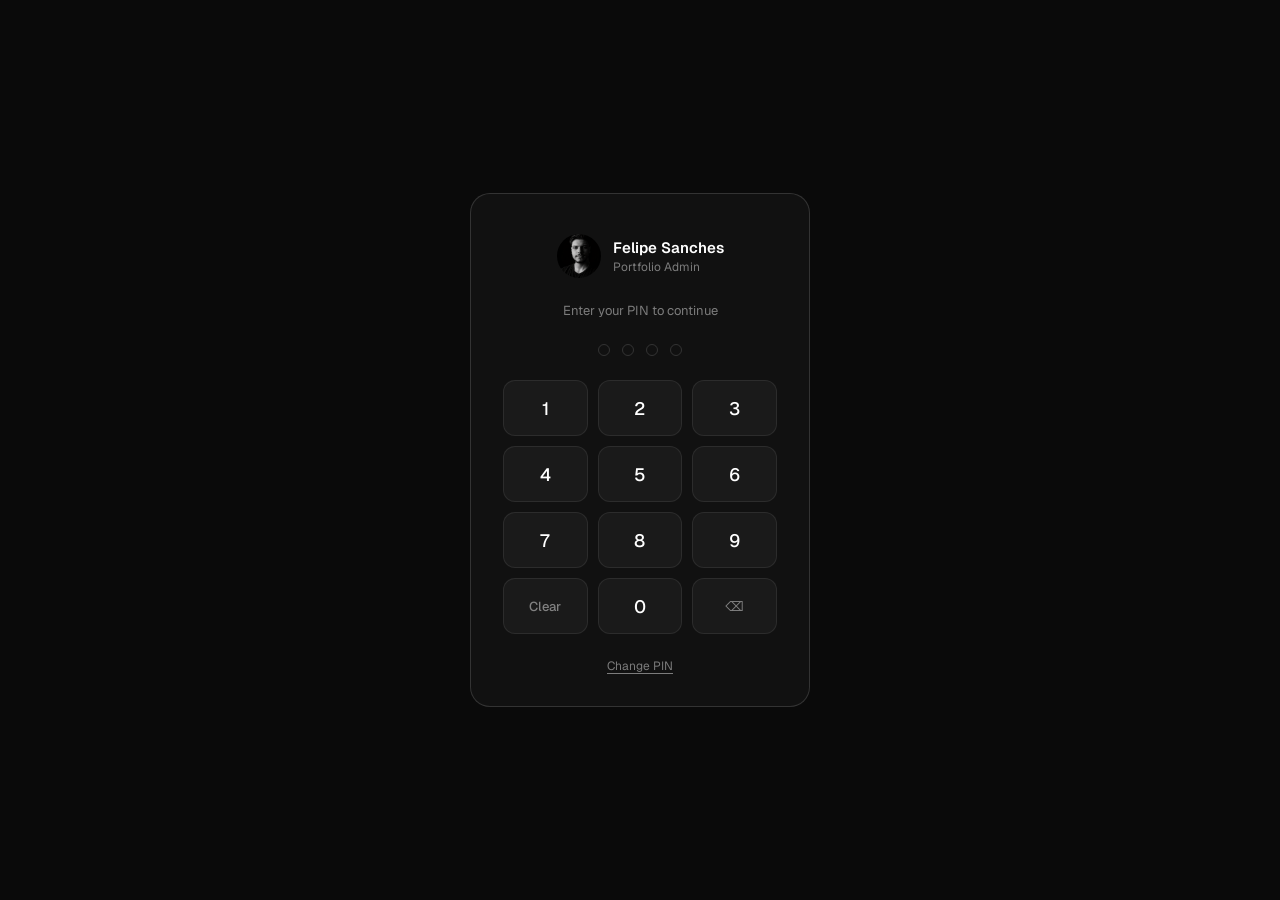
==== admin.html @ 14415238 "feat: portfolio inicial - Felipe Sanches" ====
<!DOCTYPE html>
<html lang="en">
<head>
    <meta charset="UTF-8">
    <meta name="viewport" content="width=device-width, initial-scale=1.0">
    <title>Admin — Felipe Sanches</title>
    <link rel="icon" type="image/svg+xml" href="./favicon.svg">
    <script src="projects-data.js"></script>
    <link rel="preconnect" href="https://fonts.googleapis.com">
    <link rel="preconnect" href="https://fonts.gstatic.com" crossorigin>
    <link href="https://fonts.googleapis.com/css2?family=Geist:wght@100..900&display=swap" rel="stylesheet">
    <style>
        *, *::before, *::after { box-sizing: border-box; margin: 0; padding: 0; }

        :root {
            --bg:       #0a0a0a;
            --surface:  #111111;
            --surface2: #1a1a1a;
            --border:   rgba(255,255,255,0.08);
            --border2:  rgba(255,255,255,0.14);
            --text:     #ffffff;
            --muted:    rgba(255,255,255,0.45);
            --accent:   #ffffff;
            --accent-bg: rgba(255,255,255,0.07);
            --danger:   #ef4444;
            --success:  #22c55e;
            --radius:   12px;
            --sidebar-w: 280px;
        }

        html, body { height: 100%; background: var(--bg); color: var(--text); font-family: 'Geist', system-ui, sans-serif; -webkit-font-smoothing: antialiased; }

        /* ── PIN GATE ─────────────────────────────── */
        #pinGate {
            position: fixed; inset: 0; background: var(--bg);
            display: flex; align-items: center; justify-content: center;
            z-index: 1000;
        }
        #pinGate.hidden { display: none; }

        .pin-card {
            width: 340px;
            background: var(--surface);
            border: 1px solid var(--border2);
            border-radius: 20px;
            padding: 40px 32px 32px;
            display: flex; flex-direction: column; align-items: center; gap: 24px;
        }

        .pin-identity {
            display: flex; align-items: center; gap: 12px;
        }
        .pin-avatar {
            width: 44px; height: 44px; border-radius: 50%; overflow: hidden;
            background: var(--surface2); flex-shrink: 0;
        }
        .pin-avatar img { width: 100%; height: 100%; object-fit: cover; }
        .pin-name { font-size: 15px; font-weight: 600; }
        .pin-role  { font-size: 12px; color: var(--muted); margin-top: 2px; }

        .pin-hint { font-size: 13px; color: var(--muted); text-align: center; min-height: 18px; }
        .pin-hint.error { color: var(--danger); }

        .pin-dots {
            display: flex; gap: 12px;
        }
        .pin-dots span {
            width: 12px; height: 12px; border-radius: 50%;
            border: 1.5px solid var(--border2);
            transition: background .15s, border-color .15s;
        }
        .pin-dots span.filled { background: var(--text); border-color: var(--text); }

        .pin-pad {
            display: grid; grid-template-columns: repeat(3, 1fr); gap: 10px;
            width: 100%;
        }
        .pin-key {
            height: 56px; border-radius: 12px;
            background: var(--surface2); border: 1px solid var(--border);
            color: var(--text); font-size: 18px; font-weight: 500;
            cursor: pointer; transition: background .15s, transform .1s;
            font-family: inherit;
        }
        .pin-key:hover  { background: rgba(255,255,255,0.1); }
        .pin-key:active { transform: scale(.95); }
        .pin-key.clear  { font-size: 13px; color: var(--muted); }
        .pin-key.del    { font-size: 13px; color: var(--muted); }
        .pin-key.zero   { grid-column: 2; }

        .pin-change {
            font-size: 12px; color: var(--muted); background: none; border: none;
            cursor: pointer; font-family: inherit; text-decoration: underline;
            text-underline-offset: 3px;
        }
        .pin-change:hover { color: var(--text); }

        /* ── DASHBOARD ────────────────────────────── */
        #dashboard {
            display: none; height: 100vh;
            flex-direction: column;
        }
        #dashboard.visible { display: flex; }

        /* Top Bar */
        .admin-topbar {
            height: 56px; flex-shrink: 0;
            background: var(--surface);
            border-bottom: 1px solid var(--border);
            display: flex; align-items: center;
            padding: 0 20px; gap: 16px;
        }
        .admin-topbar-logo {
            display: flex; align-items: center; gap: 10px;
            font-size: 14px; font-weight: 600; margin-right: auto;
        }
        .admin-topbar-logo .dot {
            width: 8px; height: 8px; border-radius: 50%;
            background: var(--success); box-shadow: 0 0 6px var(--success);
        }
        .topbar-btn {
            height: 32px; padding: 0 14px; border-radius: 8px;
            font-size: 13px; font-weight: 500; cursor: pointer;
            font-family: inherit; transition: background .15s;
            display: flex; align-items: center; gap: 6px; border: none;
        }
        .topbar-btn.ghost {
            background: transparent; color: var(--muted);
            border: 1px solid var(--border2);
        }
        .topbar-btn.ghost:hover { background: var(--accent-bg); color: var(--text); }
        .topbar-btn.primary {
            background: var(--text); color: var(--bg);
        }
        .topbar-btn.primary:hover { background: rgba(255,255,255,0.85); }
        .topbar-btn.danger-ghost {
            background: transparent; color: var(--muted);
            border: 1px solid var(--border2);
        }
        .topbar-btn.danger-ghost:hover { border-color: var(--danger); color: var(--danger); background: rgba(239,68,68,.07); }

        /* Body layout */
        .admin-body {
            display: flex; flex: 1; overflow: hidden;
        }

        /* Sidebar */
        .admin-sidebar {
            width: var(--sidebar-w); flex-shrink: 0;
            background: var(--surface);
            border-right: 1px solid var(--border);
            display: flex; flex-direction: column; overflow: hidden;
        }
        .sidebar-header {
            padding: 16px 16px 12px;
            border-bottom: 1px solid var(--border);
            display: flex; align-items: center; justify-content: space-between;
        }
        .sidebar-title { font-size: 11px; font-weight: 600; letter-spacing: .08em; text-transform: uppercase; color: var(--muted); }
        .sidebar-count { font-size: 11px; color: var(--muted); background: var(--surface2); border-radius: 20px; padding: 2px 8px; }
        .sidebar-list { flex: 1; overflow-y: auto; padding: 8px; }
        .sidebar-list::-webkit-scrollbar { width: 4px; }
        .sidebar-list::-webkit-scrollbar-track { background: transparent; }
        .sidebar-list::-webkit-scrollbar-thumb { background: var(--border2); border-radius: 2px; }

        .sidebar-item {
            display: flex; align-items: center; gap: 10px;
            padding: 10px 12px; border-radius: 10px;
            cursor: pointer; transition: background .15s;
            border: 1px solid transparent;
        }
        .sidebar-item:hover { background: var(--surface2); }
        .sidebar-item.active { background: var(--surface2); border-color: var(--border2); }
        .sidebar-thumb {
            width: 40px; height: 30px; border-radius: 6px;
            background: var(--surface2); overflow: hidden; flex-shrink: 0;
            border: 1px solid var(--border);
        }
        .sidebar-thumb img { width: 100%; height: 100%; object-fit: cover; }
        .sidebar-item-info { flex: 1; min-width: 0; }
        .sidebar-item-name { font-size: 13px; font-weight: 500; white-space: nowrap; overflow: hidden; text-overflow: ellipsis; }
        .sidebar-item-badge { font-size: 10px; color: var(--muted); text-transform: uppercase; letter-spacing: .06em; margin-top: 2px; }
        .sidebar-item-del {
            width: 24px; height: 24px; border-radius: 6px;
            background: none; border: none; cursor: pointer;
            color: var(--muted); display: flex; align-items: center; justify-content: center;
            opacity: 0; transition: opacity .15s, background .15s, color .15s;
            flex-shrink: 0;
        }
        .sidebar-item:hover .sidebar-item-del { opacity: 1; }
        .sidebar-item-del:hover { background: rgba(239,68,68,.12); color: var(--danger); }

        .sidebar-empty {
            padding: 32px 16px; text-align: center;
            font-size: 13px; color: var(--muted); line-height: 1.6;
        }

        /* Main content */
        .admin-main {
            flex: 1; overflow-y: auto; padding: 32px 40px;
            display: flex; flex-direction: column;
        }
        .admin-main::-webkit-scrollbar { width: 6px; }
        .admin-main::-webkit-scrollbar-track { background: transparent; }
        .admin-main::-webkit-scrollbar-thumb { background: var(--border2); border-radius: 3px; }

        /* Empty state */
        .empty-state {
            flex: 1; display: flex; flex-direction: column;
            align-items: center; justify-content: center; gap: 16px;
            color: var(--muted); text-align: center;
        }
        .empty-icon {
            width: 64px; height: 64px; border-radius: 16px;
            background: var(--surface); border: 1px solid var(--border2);
            display: flex; align-items: center; justify-content: center;
            font-size: 24px;
        }
        .empty-state h3 { font-size: 16px; color: var(--text); font-weight: 600; }
        .empty-state p  { font-size: 13px; max-width: 280px; line-height: 1.6; }

        /* Form */
        .form-header {
            display: flex; align-items: flex-start; justify-content: space-between;
            margin-bottom: 32px; gap: 16px; flex-wrap: wrap;
        }
        .form-header-left h2 { font-size: 22px; font-weight: 600; }
        .form-header-left p  { font-size: 13px; color: var(--muted); margin-top: 4px; }
        .form-header-actions { display: flex; gap: 8px; flex-shrink: 0; }

        .form-section { margin-bottom: 32px; }
        .form-section-title {
            font-size: 11px; font-weight: 600; letter-spacing: .08em;
            text-transform: uppercase; color: var(--muted);
            margin-bottom: 16px; padding-bottom: 10px;
            border-bottom: 1px solid var(--border);
        }
        .form-row { display: grid; grid-template-columns: 1fr 1fr; gap: 16px; }
        .form-row.triple { grid-template-columns: 1fr 1fr 1fr; }
        .form-row.single { grid-template-columns: 1fr; }

        .form-field { display: flex; flex-direction: column; gap: 6px; }
        .form-field label { font-size: 12px; font-weight: 500; color: var(--muted); }
        .form-field input,
        .form-field textarea,
        .form-field select {
            background: var(--surface2); border: 1px solid var(--border2);
            border-radius: 8px; color: var(--text); font-family: inherit;
            font-size: 14px; padding: 10px 14px; outline: none;
            transition: border-color .2s;
            width: 100%;
        }
        .form-field input::placeholder,
        .form-field textarea::placeholder { color: rgba(255,255,255,0.2); }
        .form-field input:focus,
        .form-field textarea:focus,
        .form-field select:focus { border-color: rgba(255,255,255,0.35); }
        .form-field textarea { resize: vertical; min-height: 88px; }
        .form-field select option { background: #1a1a1a; }
        .form-field .hint { font-size: 11px; color: var(--muted); line-height: 1.5; }

        /* Category checkboxes */
        .cat-group {
            display: flex; flex-wrap: wrap; gap: 8px;
        }
        .cat-label {
            display: flex; align-items: center; gap: 6px;
            padding: 6px 12px; border-radius: 8px;
            border: 1px solid var(--border2);
            font-size: 12px; font-weight: 500; cursor: pointer;
            transition: background .15s, border-color .15s;
            user-select: none;
        }
        .cat-label input { display: none; }
        .cat-label.checked { background: var(--accent-bg); border-color: rgba(255,255,255,0.3); color: var(--text); }
        .cat-label:not(.checked) { color: var(--muted); }

        /* Image preview */
        .img-preview {
            margin-top: 8px; height: 120px; border-radius: 10px;
            background: var(--surface2); border: 1px dashed var(--border2);
            overflow: hidden; display: flex; align-items: center; justify-content: center;
        }
        .img-preview img { width: 100%; height: 100%; object-fit: cover; }
        .img-preview .no-img { font-size: 12px; color: rgba(255,255,255,0.2); }

        /* Save toast */
        .toast {
            position: fixed; bottom: 24px; left: 50%; transform: translateX(-50%) translateY(80px);
            background: var(--surface); border: 1px solid var(--border2);
            border-radius: 10px; padding: 12px 20px;
            font-size: 13px; font-weight: 500;
            display: flex; align-items: center; gap: 8px;
            transition: transform .3s cubic-bezier(.34,1.56,.64,1), opacity .3s;
            opacity: 0; z-index: 999; white-space: nowrap;
        }
        .toast.show { transform: translateX(-50%) translateY(0); opacity: 1; }
        .toast.success .toast-dot { width: 8px; height: 8px; border-radius: 50%; background: var(--success); }
        .toast.error   .toast-dot { width: 8px; height: 8px; border-radius: 50%; background: var(--danger); }

        /* Import hidden input */
        #importInput { display: none; }

        /* Confirm dialog */
        .confirm-overlay {
            position: fixed; inset: 0; background: rgba(0,0,0,.6); backdrop-filter: blur(4px);
            display: flex; align-items: center; justify-content: center; z-index: 2000;
            opacity: 0; pointer-events: none; transition: opacity .2s;
        }
        .confirm-overlay.show { opacity: 1; pointer-events: all; }
        .confirm-box {
            background: var(--surface); border: 1px solid var(--border2);
            border-radius: 16px; padding: 28px; width: 360px; text-align: center;
        }
        .confirm-box h3 { font-size: 16px; font-weight: 600; margin-bottom: 8px; }
        .confirm-box p  { font-size: 13px; color: var(--muted); margin-bottom: 24px; line-height: 1.6; }
        .confirm-actions { display: flex; gap: 10px; }
        .confirm-actions button { flex: 1; height: 40px; border-radius: 10px; font-size: 14px; font-weight: 500; cursor: pointer; font-family: inherit; border: none; }
        .confirm-cancel { background: var(--surface2); color: var(--text); border: 1px solid var(--border2) !important; }
        .confirm-cancel:hover { background: rgba(255,255,255,.08); }
        .confirm-ok { background: var(--danger); color: #fff; }
        .confirm-ok:hover { background: #dc2626; }

        @media (max-width: 768px) {
            .admin-sidebar { width: 220px; }
            .admin-main { padding: 20px; }
            .form-row, .form-row.triple { grid-template-columns: 1fr; }
        }
        @media (max-width: 560px) {
            .admin-body { flex-direction: column; }
            .admin-sidebar { width: 100%; height: 180px; border-right: none; border-bottom: 1px solid var(--border); }
        }
    </style>
</head>
<body>

<!-- ── PIN GATE ────────────────────────────────── -->
<div id="pinGate">
    <div class="pin-card">
        <div class="pin-identity">
            <div class="pin-avatar"><img src="./img/FelipeSanches.png" alt="Felipe Sanches" onerror="this.style.display='none'"></div>
            <div>
                <p class="pin-name">Felipe Sanches</p>
                <p class="pin-role">Portfolio Admin</p>
            </div>
        </div>
        <p class="pin-hint" id="pinHint">Enter your PIN to continue</p>
        <div class="pin-dots" id="pinDots">
            <span></span><span></span><span></span><span></span>
        </div>
        <div class="pin-pad" id="pinPad">
            <button class="pin-key" data-n="1">1</button>
            <button class="pin-key" data-n="2">2</button>
            <button class="pin-key" data-n="3">3</button>
            <button class="pin-key" data-n="4">4</button>
            <button class="pin-key" data-n="5">5</button>
            <button class="pin-key" data-n="6">6</button>
            <button class="pin-key" data-n="7">7</button>
            <button class="pin-key" data-n="8">8</button>
            <button class="pin-key" data-n="9">9</button>
            <button class="pin-key clear" data-action="clear">Clear</button>
            <button class="pin-key zero" data-n="0">0</button>
            <button class="pin-key del" data-action="del">⌫</button>
        </div>
        <button class="pin-change" id="pinChangeBtn">Change PIN</button>
    </div>
</div>

<!-- ── DASHBOARD ──────────────────────────────── -->
<div id="dashboard">
    <div class="admin-topbar">
        <div class="admin-topbar-logo">
            <div class="dot"></div>
            Portfolio Admin
        </div>
        <a href="index.html" target="_blank" class="topbar-btn ghost">
            <svg width="14" height="14" viewBox="0 0 24 24" fill="none" stroke="currentColor" stroke-width="2"><path d="M18 13v6a2 2 0 0 1-2 2H5a2 2 0 0 1-2-2V8a2 2 0 0 1 2-2h6"/><polyline points="15 3 21 3 21 9"/><line x1="10" y1="14" x2="21" y2="3"/></svg>
            View Site
        </a>
        <button class="topbar-btn ghost" id="importBtn">
            <svg width="14" height="14" viewBox="0 0 24 24" fill="none" stroke="currentColor" stroke-width="2"><path d="M21 15v4a2 2 0 0 1-2 2H5a2 2 0 0 1-2-2v-4"/><polyline points="17 8 12 3 7 8"/><line x1="12" y1="3" x2="12" y2="15"/></svg>
            Import
        </button>
        <button class="topbar-btn ghost" id="exportBtn">
            <svg width="14" height="14" viewBox="0 0 24 24" fill="none" stroke="currentColor" stroke-width="2"><path d="M21 15v4a2 2 0 0 1-2 2H5a2 2 0 0 1-2-2v-4"/><polyline points="7 10 12 15 17 10"/><line x1="12" y1="15" x2="12" y2="3"/></svg>
            Export
        </button>
        <button class="topbar-btn primary" id="newProjectBtn">
            <svg width="14" height="14" viewBox="0 0 24 24" fill="none" stroke="currentColor" stroke-width="2"><line x1="12" y1="5" x2="12" y2="19"/><line x1="5" y1="12" x2="19" y2="12"/></svg>
            New Project
        </button>
        <button class="topbar-btn danger-ghost" id="logoutBtn">
            <svg width="14" height="14" viewBox="0 0 24 24" fill="none" stroke="currentColor" stroke-width="2"><path d="M9 21H5a2 2 0 0 1-2-2V5a2 2 0 0 1 2-2h4"/><polyline points="16 17 21 12 16 7"/><line x1="21" y1="12" x2="9" y2="12"/></svg>
            Logout
        </button>
    </div>

    <div class="admin-body">
        <!-- Sidebar -->
        <aside class="admin-sidebar">
            <div class="sidebar-header">
                <span class="sidebar-title">Projects</span>
                <span class="sidebar-count" id="sidebarCount">0</span>
            </div>
            <div class="sidebar-list" id="sidebarList"></div>
        </aside>

        <!-- Main -->
        <main class="admin-main" id="adminMain">
            <div class="empty-state" id="emptyState">
                <div class="empty-icon">✦</div>
                <h3>No project selected</h3>
                <p>Click <strong>New Project</strong> in the top right to add your first project, or select one from the sidebar to edit it.</p>
            </div>
        </main>
    </div>
</div>

<!-- Toast -->
<div class="toast" id="toast"><span class="toast-dot"></span><span id="toastMsg"></span></div>

<!-- Confirm dialog -->
<div class="confirm-overlay" id="confirmOverlay">
    <div class="confirm-box">
        <h3 id="confirmTitle">Delete project?</h3>
        <p id="confirmMsg">This action cannot be undone.</p>
        <div class="confirm-actions">
            <button class="confirm-cancel" id="confirmCancel">Cancel</button>
            <button class="confirm-ok" id="confirmOk">Delete</button>
        </div>
    </div>
</div>

<input type="file" id="importInput" accept=".json">

<script>
/* ── Helpers ──────────────────────────────── */
function esc(s) {
    return String(s || '').replace(/&/g,'&amp;').replace(/</g,'&lt;').replace(/>/g,'&gt;').replace(/"/g,'&quot;');
}
function uid() {
    return Date.now().toString(36) + Math.random().toString(36).slice(2, 7);
}
function showToast(msg, type = 'success') {
    const t = document.getElementById('toast');
    t.className = 'toast ' + type;
    document.getElementById('toastMsg').textContent = msg;
    t.classList.add('show');
    clearTimeout(t._timer);
    t._timer = setTimeout(() => t.classList.remove('show'), 3000);
}
function confirm(title, msg, cb) {
    document.getElementById('confirmTitle').textContent = title;
    document.getElementById('confirmMsg').textContent = msg;
    const overlay = document.getElementById('confirmOverlay');
    overlay.classList.add('show');
    const ok = document.getElementById('confirmOk');
    const cancel = document.getElementById('confirmCancel');
    function close() { overlay.classList.remove('show'); ok.onclick = null; cancel.onclick = null; }
    ok.onclick = () => { close(); cb(); };
    cancel.onclick = close;
}

/* ── Storage ──────────────────────────────── */
function getProjects() {
    try {
        const stored = JSON.parse(localStorage.getItem('adminProjects') || '[]');
        if (stored.length) return stored;
    } catch { /* fall through */ }
    // First time: seed from default projects defined in projects-data.js
    const defaults = (window.PORTFOLIO_PROJECTS || []).map(p => ({
        ...p,
        createdAt: p.createdAt || new Date().toISOString(),
        updatedAt: p.updatedAt || new Date().toISOString(),
    }));
    if (defaults.length) saveProjects(defaults);
    return defaults;
}
function saveProjects(projects) {
    localStorage.setItem('adminProjects', JSON.stringify(projects));
}
function getPin() {
    return localStorage.getItem('adminPIN') || '1234';
}
function savePin(pin) {
    localStorage.setItem('adminPIN', pin);
}

/* ── PIN Gate ─────────────────────────────── */
let pinBuffer = '';
const pinDots = document.getElementById('pinDots');
const pinHint = document.getElementById('pinHint');
let pinMode = 'login'; // 'login' | 'set-new' | 'confirm-new'
let pendingNewPin = '';

function updateDots(len) {
    pinDots.querySelectorAll('span').forEach((s, i) => s.classList.toggle('filled', i < len));
}

function resetPin(hint = 'Enter your PIN to continue') {
    pinBuffer = '';
    updateDots(0);
    pinHint.className = 'pin-hint';
    pinHint.textContent = hint;
}

function handlePinInput(digit) {
    if (pinBuffer.length >= 4) return;
    pinBuffer += digit;
    updateDots(pinBuffer.length);
    if (pinBuffer.length === 4) {
        setTimeout(() => processPin(), 120);
    }
}

function processPin() {
    if (pinMode === 'login') {
        if (pinBuffer === getPin()) {
            document.getElementById('pinGate').classList.add('hidden');
            document.getElementById('dashboard').classList.add('visible');
            renderSidebar();
        } else {
            pinHint.className = 'pin-hint error';
            pinHint.textContent = 'Incorrect PIN. Try again.';
            pinBuffer = '';
            updateDots(0);
        }
    } else if (pinMode === 'set-new') {
        pendingNewPin = pinBuffer;
        pinMode = 'confirm-new';
        resetPin('Confirm your new PIN');
    } else if (pinMode === 'confirm-new') {
        if (pinBuffer === pendingNewPin) {
            savePin(pinBuffer);
            pinMode = 'login';
            resetPin('PIN changed! Enter it to continue.');
        } else {
            pinHint.className = 'pin-hint error';
            pinHint.textContent = 'PINs do not match. Try again.';
            pinMode = 'set-new';
            pendingNewPin = '';
            pinBuffer = '';
            updateDots(0);
        }
    }
}

document.getElementById('pinPad').addEventListener('click', e => {
    const btn = e.target.closest('.pin-key');
    if (!btn) return;
    if (btn.dataset.n !== undefined) {
        handlePinInput(btn.dataset.n);
    } else if (btn.dataset.action === 'del') {
        pinBuffer = pinBuffer.slice(0, -1);
        updateDots(pinBuffer.length);
    } else if (btn.dataset.action === 'clear') {
        pinBuffer = '';
        updateDots(0);
    }
});

document.getElementById('pinChangeBtn').addEventListener('click', () => {
    pinMode = 'set-new';
    resetPin('Enter a new PIN (4 digits)');
});

// Keyboard support for PIN
document.addEventListener('keydown', e => {
    if (!document.getElementById('pinGate').classList.contains('hidden')) {
        if (e.key >= '0' && e.key <= '9') handlePinInput(e.key);
        else if (e.key === 'Backspace') { pinBuffer = pinBuffer.slice(0, -1); updateDots(pinBuffer.length); }
        else if (e.key === 'Escape') { pinBuffer = ''; updateDots(0); }
    }
});

/* ── Sidebar ──────────────────────────────── */
let activeId = null;

function renderSidebar() {
    const projects = getProjects();
    const list = document.getElementById('sidebarList');
    document.getElementById('sidebarCount').textContent = projects.length;

    if (!projects.length) {
        list.innerHTML = '<div class="sidebar-empty">No projects yet.<br>Click <strong>New Project</strong> to add one.</div>';
        return;
    }

    list.innerHTML = projects.map(p => `
        <div class="sidebar-item${p.id === activeId ? ' active' : ''}" data-id="${esc(p.id)}">
            <div class="sidebar-thumb">
                ${p.thumbnail || p.img ? `<img src="${esc(p.thumbnail || p.img)}" alt="" loading="lazy">` : ''}
            </div>
            <div class="sidebar-item-info">
                <div class="sidebar-item-name">${esc(p.title || 'Untitled')}</div>
                <div class="sidebar-item-badge">${esc(p.badge || '')}</div>
            </div>
            <button class="sidebar-item-del" data-del="${esc(p.id)}" title="Delete">
                <svg width="14" height="14" viewBox="0 0 24 24" fill="none" stroke="currentColor" stroke-width="2"><polyline points="3 6 5 6 21 6"/><path d="M19 6l-1 14a2 2 0 0 1-2 2H8a2 2 0 0 1-2-2L5 6"/><path d="M10 11v6M14 11v6"/><path d="M9 6V4h6v2"/></svg>
            </button>
        </div>
    `).join('');

    list.querySelectorAll('.sidebar-item').forEach(item => {
        item.addEventListener('click', e => {
            if (e.target.closest('[data-del]')) return;
            openProject(item.dataset.id);
        });
    });
    list.querySelectorAll('[data-del]').forEach(btn => {
        btn.addEventListener('click', e => {
            e.stopPropagation();
            const id = btn.dataset.del;
            const p = getProjects().find(x => x.id === id);
            confirm('Delete project?', `"${p?.title || 'Untitled'}" will be permanently deleted.`, () => {
                const updated = getProjects().filter(x => x.id !== id);
                saveProjects(updated);
                if (activeId === id) { activeId = null; showEmpty(); }
                renderSidebar();
                showToast('Project deleted', 'error');
            });
        });
    });
}

function showEmpty() {
    document.getElementById('adminMain').innerHTML = `
        <div class="empty-state" id="emptyState">
            <div class="empty-icon">✦</div>
            <h3>No project selected</h3>
            <p>Click <strong>New Project</strong> in the top right to add your first project, or select one from the sidebar to edit it.</p>
        </div>`;
}

/* ── Form ─────────────────────────────────── */
const CATEGORIES = [
    { value: 'website',    label: 'Website' },
    { value: 'apps',       label: 'Apps' },
    { value: 'dashboards', label: 'Dashboards' },
    { value: 'saas',       label: 'SaaS' },
];

function openProject(id) {
    const projects = getProjects();
    const p = projects.find(x => x.id === id);
    if (!p) return;
    activeId = id;
    renderSidebar();
    renderForm(p);
}

function renderForm(p) {
    const isNew = !p.id;
    const checkedCats = p.categories || [];

    document.getElementById('adminMain').innerHTML = `
        <div class="form-header">
            <div class="form-header-left">
                <h2>${isNew ? 'New Project' : 'Edit Project'}</h2>
                <p>${isNew ? 'Fill in the details to add a new project to your portfolio.' : 'Make changes and save to update your portfolio.'}</p>
            </div>
            <div class="form-header-actions">
                <button class="topbar-btn ghost" id="cancelFormBtn">Cancel</button>
                <button class="topbar-btn primary" id="saveFormBtn">Save Project</button>
            </div>
        </div>

        <div class="form-section">
            <div class="form-section-title">Basic Info</div>
            <div class="form-row" style="margin-bottom:16px">
                <div class="form-field">
                    <label>Title *</label>
                    <input type="text" id="f-title" value="${esc(p.title || '')}" placeholder="Project name">
                </div>
                <div class="form-field">
                    <label>Badge (type label)</label>
                    <input type="text" id="f-badge" value="${esc(p.badge || '')}" placeholder="SAAS / WEBSITE / APPS">
                </div>
            </div>
            <div class="form-row single">
                <div class="form-field">
                    <label>Description *</label>
                    <textarea id="f-desc" placeholder="Short description shown on the card and project page...">${esc(p.desc || '')}</textarea>
                </div>
            </div>
        </div>

        <div class="form-section">
            <div class="form-section-title">Categories (filter tags)</div>
            <div class="cat-group" id="catGroup">
                ${CATEGORIES.map(c => `
                    <label class="cat-label${checkedCats.includes(c.value) ? ' checked' : ''}">
                        <input type="checkbox" value="${c.value}" ${checkedCats.includes(c.value) ? 'checked' : ''}>
                        ${c.label}
                    </label>
                `).join('')}
            </div>
        </div>

        <div class="form-section">
            <div class="form-section-title">Project Details</div>
            <div class="form-row" style="margin-bottom:16px">
                <div class="form-field">
                    <label>Client</label>
                    <input type="text" id="f-client" value="${esc(p.client || '')}" placeholder="Client name">
                </div>
                <div class="form-field">
                    <label>Services</label>
                    <input type="text" id="f-services" value="${esc(p.services || '')}" placeholder="UI/UX Design, Branding">
                </div>
            </div>
            <div class="form-row">
                <div class="form-field">
                    <label>Industry</label>
                    <input type="text" id="f-industry" value="${esc(p.industry || '')}" placeholder="Food &amp; Tech">
                </div>
                <div class="form-field">
                    <label>Country</label>
                    <input type="text" id="f-country" value="${esc(p.country || '')}" placeholder="Brasil">
                </div>
            </div>
        </div>

        <div class="form-section">
            <div class="form-section-title">Images</div>
            <div class="form-row" style="margin-bottom:16px">
                <div class="form-field">
                    <label>Card Thumbnail (card view image)</label>
                    <input type="text" id="f-thumbnail" value="${esc(p.thumbnail || '')}" placeholder="./img/Projetos/thumb.png or https://...">
                    <span class="hint">Shown in the works grid card.</span>
                    <div class="img-preview" id="preview-thumbnail">
                        ${p.thumbnail ? `<img src="${esc(p.thumbnail)}" alt="">` : '<span class="no-img">No preview</span>'}
                    </div>
                </div>
                <div class="form-field">
                    <label>Project Image (full case study image)</label>
                    <input type="text" id="f-img" value="${esc(p.img || '')}" placeholder="./img/Projetos/project.png or https://...">
                    <span class="hint">Shown on the project detail page.</span>
                    <div class="img-preview" id="preview-img">
                        ${p.img ? `<img src="${esc(p.img)}" alt="">` : '<span class="no-img">No preview</span>'}
                    </div>
                </div>
            </div>
        </div>

        <div class="form-section">
            <div class="form-section-title">Links &amp; Tags</div>
            <div class="form-row" style="margin-bottom:16px">
                <div class="form-field">
                    <label>External Link</label>
                    <input type="url" id="f-link" value="${esc(p.link || '')}" placeholder="https://behance.net/...">
                </div>
                <div class="form-field">
                    <label>Tags (comma-separated)</label>
                    <input type="text" id="f-tags" value="${(p.tags || []).join(', ')}" placeholder="FIGMA, BLENDER, FRAMER">
                </div>
            </div>
            <div class="form-row single">
                <div class="form-field">
                    <label>Video URLs (one per line)</label>
                    <textarea id="f-videos" placeholder="./img/projetos/video.mp4&#10;https://...">${(p.videos || []).join('\n')}</textarea>
                    <span class="hint">Optional. Add MP4 video URLs shown in the project detail page.</span>
                </div>
            </div>
        </div>

        <div style="height:40px"></div>
    `;

    // Category checkbox visual sync
    document.getElementById('catGroup').querySelectorAll('input[type=checkbox]').forEach(cb => {
        cb.addEventListener('change', () => cb.closest('.cat-label').classList.toggle('checked', cb.checked));
    });

    // Image previews
    ['thumbnail', 'img'].forEach(field => {
        document.getElementById('f-' + field).addEventListener('input', function() {
            const prev = document.getElementById('preview-' + field);
            prev.innerHTML = this.value
                ? `<img src="${esc(this.value)}" alt="" onerror="this.style.display='none'">`
                : '<span class="no-img">No preview</span>';
        });
    });

    document.getElementById('cancelFormBtn').addEventListener('click', () => {
        activeId = null; renderSidebar(); showEmpty();
    });
    document.getElementById('saveFormBtn').addEventListener('click', saveForm.bind(null, p.id || null));
}

function saveForm(existingId) {
    const title = document.getElementById('f-title').value.trim();
    if (!title) { showToast('Title is required', 'error'); return; }

    const categories = [...document.querySelectorAll('#catGroup input:checked')].map(c => c.value);
    const tags = document.getElementById('f-tags').value
        .split(',').map(t => t.trim()).filter(Boolean);
    const videos = document.getElementById('f-videos').value
        .split('\n').map(v => v.trim()).filter(Boolean);

    const project = {
        id:         existingId || uid(),
        title,
        badge:      document.getElementById('f-badge').value.trim().toUpperCase(),
        categories,
        desc:       document.getElementById('f-desc').value.trim(),
        client:     document.getElementById('f-client').value.trim(),
        services:   document.getElementById('f-services').value.trim(),
        industry:   document.getElementById('f-industry').value.trim(),
        country:    document.getElementById('f-country').value.trim(),
        thumbnail:  document.getElementById('f-thumbnail').value.trim(),
        img:        document.getElementById('f-img').value.trim(),
        link:       document.getElementById('f-link').value.trim(),
        tags,
        videos,
        updatedAt:  new Date().toISOString(),
    };
    if (!existingId) project.createdAt = project.updatedAt;

    const projects = getProjects();
    const idx = projects.findIndex(x => x.id === project.id);
    if (idx >= 0) projects[idx] = project;
    else projects.unshift(project);

    saveProjects(projects);
    activeId = project.id;
    renderSidebar();
    showToast(existingId ? 'Project updated ✓' : 'Project added ✓');
}

/* ── Top bar actions ──────────────────────── */
document.getElementById('newProjectBtn').addEventListener('click', () => {
    activeId = null;
    renderSidebar();
    renderForm({});
});

document.getElementById('logoutBtn').addEventListener('click', () => {
    document.getElementById('dashboard').classList.remove('visible');
    document.getElementById('pinGate').classList.remove('hidden');
    activeId = null;
    resetPin('Enter your PIN to continue');
});

document.getElementById('exportBtn').addEventListener('click', () => {
    const data = JSON.stringify(getProjects(), null, 2);
    const blob = new Blob([data], { type: 'application/json' });
    const a = document.createElement('a');
    a.href = URL.createObjectURL(blob);
    a.download = 'portfolio-projects.json';
    a.click();
    showToast('Projects exported ✓');
});

document.getElementById('importBtn').addEventListener('click', () => {
    document.getElementById('importInput').click();
});

document.getElementById('importInput').addEventListener('change', function () {
    const file = this.files[0];
    if (!file) return;
    const reader = new FileReader();
    reader.onload = e => {
        try {
            const data = JSON.parse(e.target.result);
            if (!Array.isArray(data)) throw new Error();
            confirm('Import projects?', `This will replace all ${getProjects().length} existing project(s) with ${data.length} imported project(s).`, () => {
                saveProjects(data);
                activeId = null;
                renderSidebar();
                showEmpty();
                showToast(`Imported ${data.length} project(s) ✓`);
            });
        } catch {
            showToast('Invalid JSON file', 'error');
        }
    };
    reader.readAsText(file);
    this.value = '';
});
</script>
</body>
</html>
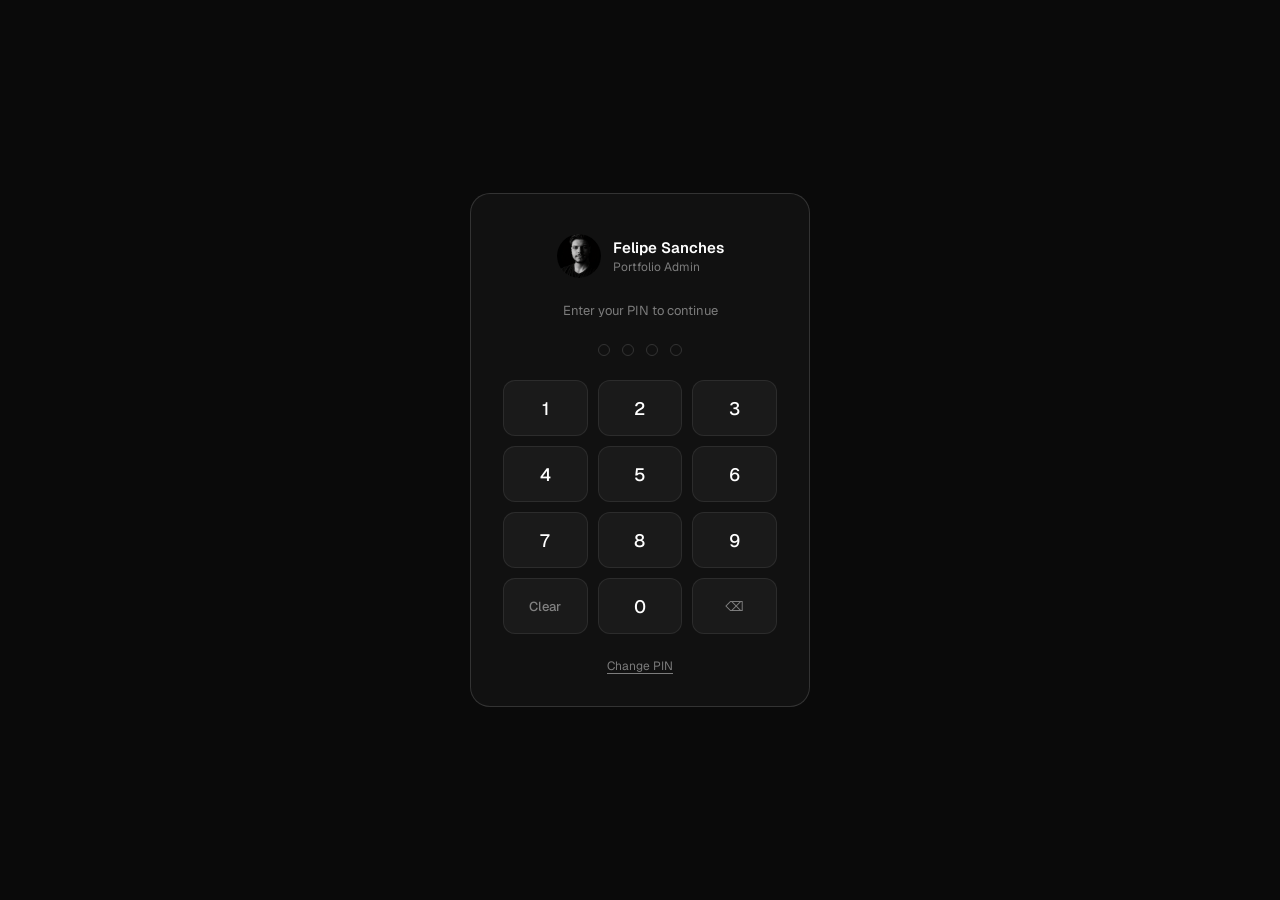
==== commit 70ac66fb: "Add A Brasileira project with live-site iframe embed Project detail page now supports an iframe fiel" ====
--- a/admin.html
+++ b/admin.html
@@ -735,10 +735,17 @@
                 <div class="form-field">
                     <label>Project Image (full case study image)</label>
                     <input type="text" id="f-img" value="${esc(p.img || '')}" placeholder="./img/Projetos/project.png or https://...">
-                    <span class="hint">Shown on the project detail page.</span>
+                    <span class="hint">Shown on the project detail page (ignored if Live Site URL below is set).</span>
                     <div class="img-preview" id="preview-img">
                         ${p.img ? `<img src="${esc(p.img)}" alt="">` : '<span class="no-img">No preview</span>'}
                     </div>
+                </div>
+            </div>
+            <div class="form-row single">
+                <div class="form-field">
+                    <label>Live Site URL (iframe)</label>
+                    <input type="url" id="f-iframe" value="${esc(p.iframe || '')}" placeholder="https://your-project.vercel.app/">
+                    <span class="hint">Optional. If set, embeds the live site in an iframe on the project page instead of the static image.</span>
                 </div>
             </div>
         </div>
@@ -810,6 +817,7 @@
         country:    document.getElementById('f-country').value.trim(),
         thumbnail:  document.getElementById('f-thumbnail').value.trim(),
         img:        document.getElementById('f-img').value.trim(),
+        iframe:     document.getElementById('f-iframe').value.trim(),
         link:       document.getElementById('f-link').value.trim(),
         tags,
         videos,
